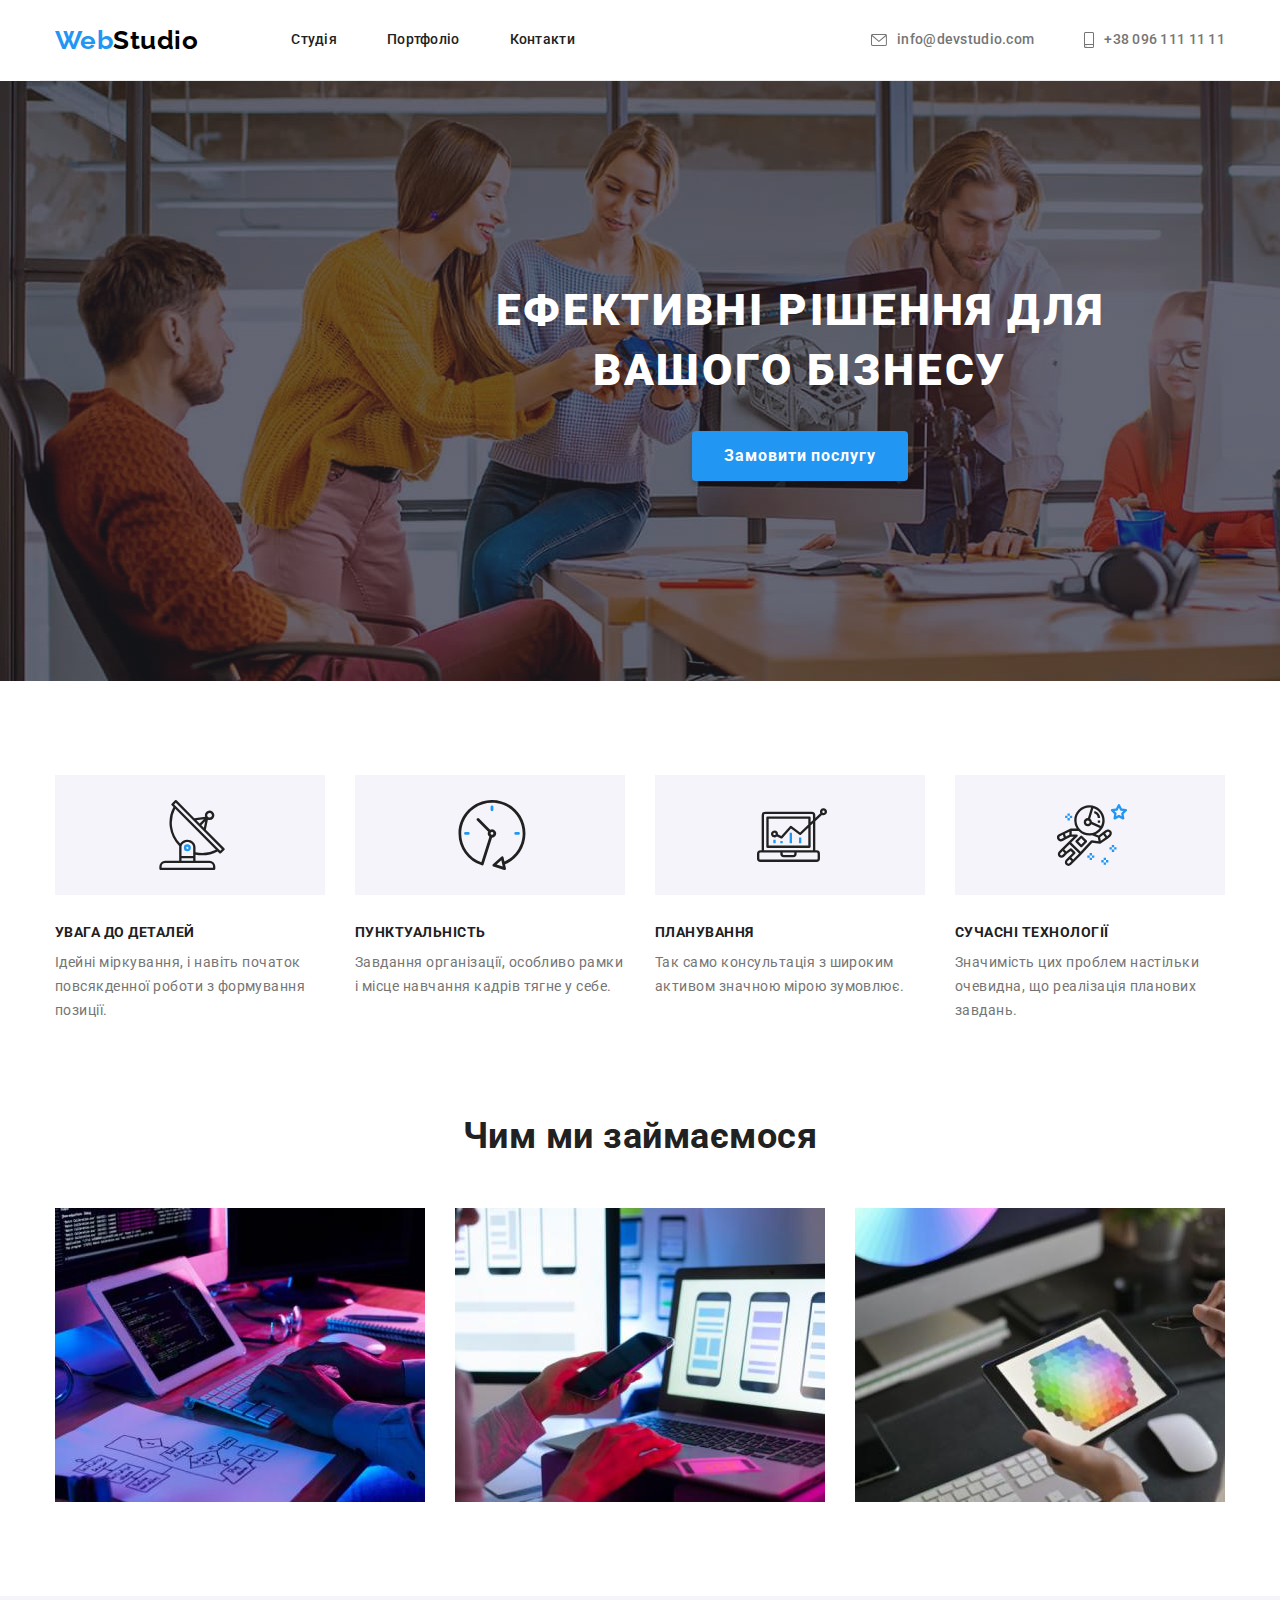
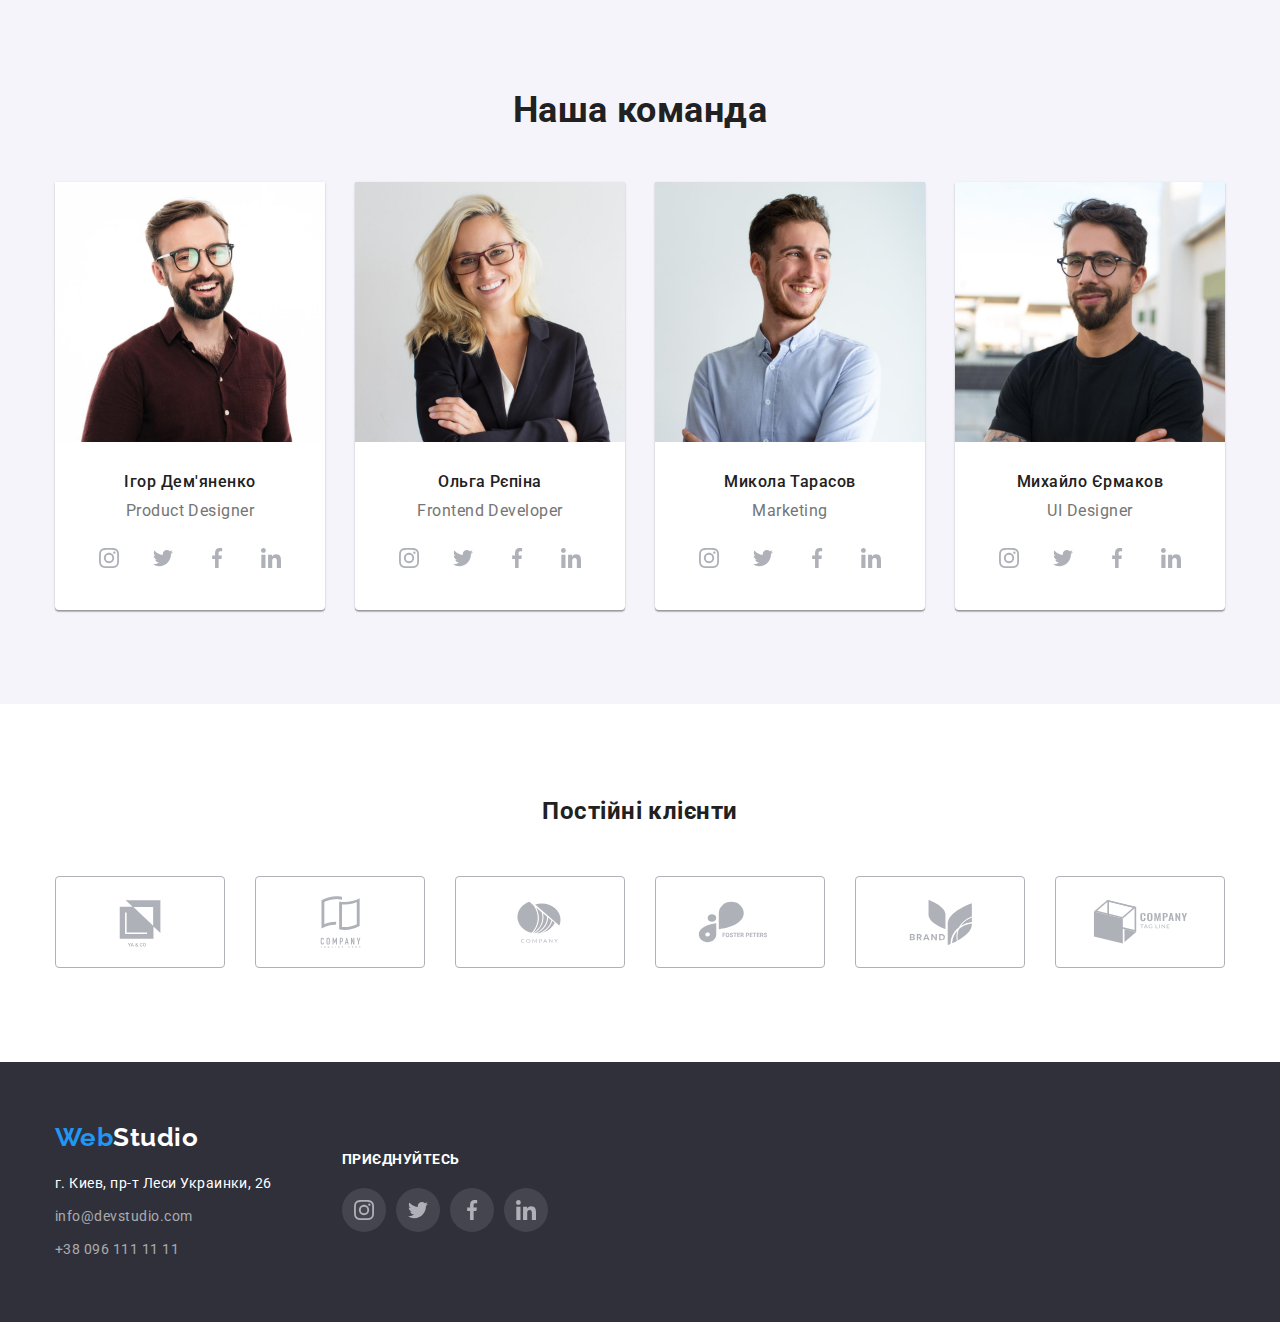
==== index.html @ 3029788e "Add files previos work" ====
<!DOCTYPE html>
<html lang="uk">
  <head>
    <meta charset="UTF-8" />
    <meta http-equiv="X-UA-Compatible" content="IE=edge" />
    <meta name="viewport" content="width=device-width, initial-scale=1.0" />
    <title>Студія</title>
    <link rel="preconnect" href="https://fonts.googleapis.com" />
    <link rel="preconnect" href="https://fonts.gstatic.com" crossorigin />
    <link
      href="https://fonts.googleapis.com/css2?family=Raleway:wght@700&family=Roboto:wght@400;500;700;900&display=swap"
      rel="stylesheet"
    />
    <link
      rel="stylesheet"
      href="https://cdnjs.cloudflare.com/ajax/libs/modern-normalize/1.1.0/modern-normalize.min.css"
    />
    <link rel="stylesheet" href="./css/styles.css" />
  </head>
  <body class="page">
    <header class="page-top">
      <div class="container main-nav">
        <nav class="site-nav">
          <a href="#" class="logo">Web<span class="accent-logo-top">Studio</span></a>
          <ul class="site-nav-list">
            <li class="item">
              <a href="#" class="link-nav">Студія</a>
            </li>
            <li class="item">
              <a href="./portfolio.html" class="link-nav">Портфоліо</a>
            </li>
            <li class="item">
              <a href="#" class="link-nav">Контакти</a>
            </li>
          </ul>
        </nav>
        <ul class="contacts">
          <li class="item">
            <a href="mailto:info@devstudio.com" class="link-contacts">
              <svg class="email-icon">
                <use href="./images/icons.svg#icon-envelope"></use>
              </svg>
              info@devstudio.com
            </a>
          </li>
          <li class="item">
            <a href="tel:+380961111111" class="link-contacts">
              <svg class="tel-icon">
                <use href="./images/icons.svg#icon-smartphone"></use>
              </svg>
              +38 096 111 11 11</a
            >
          </li>
        </ul>
      </div>
    </header>
    <main>
      <section class="hero">
        <div class="overlay">
          <h1 class="hero-title">Ефективні рішення для <br />вашого бізнесу</h1>
          <button type="button" class="hero-button buttons">Замовити послугу</button>
        </div>
      </section>
      <section class="our-preferences section">
        <div class="container">
          <h2 class="visually-hidden">Переваги співробітництва з нами</h2>
          <ul class="preferences-list">
            <li class="item">
              <div class="icon-box">
                <svg class="icon-preferences">
                  <use href="./images/icons.svg#icon-antenna"></use>
                </svg>
              </div>
              <h3 class="preferences-title">УВАГА ДО ДЕТАЛЕЙ</h3>
              <p class="preferences-text">
                Ідейні міркування, і навіть початок повсякденної роботи з формування позиції.
              </p>
            </li>
            <li class="item">
              <div class="icon-box">
                <svg class="icon-preferences">
                  <use href="./images/icons.svg#icon-clock"></use>
                </svg>
              </div>
              <h3 class="preferences-title">ПУНКТУАЛЬНІСТЬ</h3>
              <p class="preferences-text">
                Завдання організації, особливо рамки і місце навчання кадрів тягне у себе.
              </p>
            </li>
            <li class="item">
              <div class="icon-box">
                <svg class="icon-preferences">
                  <use href="./images/icons.svg#icon-diagram"></use>
                </svg>
              </div>
              <h3 class="preferences-title">ПЛАНУВАННЯ</h3>
              <p class="preferences-text">
                Так само консультація з широким активом значною мірою зумовлює.
              </p>
            </li>
            <li class="item">
              <div class="icon-box">
                <svg class="icon-preferences">
                  <use href="./images/icons.svg#icon-astronaut"></use>
                </svg>
              </div>
              <h3 class="preferences-title">СУЧАСНІ ТЕХНОЛОГІЇ</h3>
              <p class="preferences-text">
                Значимість цих проблем настільки очевидна, що реалізація планових завдань.
              </p>
            </li>
          </ul>
        </div>
      </section>
      <section class="our-work section">
        <div class="container">
          <h2 class="our-work-title">Чим ми займаємося</h2>
          <ul class="our-work-list">
            <li class="item">
              <img src="./images/work-on-pc.jpg" alt="Людина працює за комп'ютером" width="370" />
            </li>
            <li class="item">
              <img src="./images/work-on-laptop.jpg" alt="Людина працює за ноутбуком" width="370" />
            </li>
            <li class="item">
              <img src="./images/work-on-tablet.jpg" alt="Людина працює за планшетом" width="370" />
            </li>
          </ul>
        </div>
      </section>
      <section class="our-team section">
        <div class="container">
          <h2 class="our-team-title">Наша команда</h2>
          <ul class="our-team-list">
            <li class="item">
              <img
                class="card-of-members"
                src="./images/img-igor.jpg"
                alt="Ігор Дем'яненко"
                width="270"
              />
              <h3 class="our-team-names">Ігор Дем'яненко</h3>
              <p class="our-team-professions">Product Designer</p>
              <ul class="social-list">
                <li class="item">
                  <a href="" class="social-icon-link">
                    <svg class="social-icon">
                      <use href="./images/icons.svg#icon-instagram"></use>
                    </svg>
                  </a>
                </li>
                <li class="item">
                  <a href="" class="social-icon-link">
                    <svg class="social-icon">
                      <use href="./images/icons.svg#icon-twitter"></use>
                    </svg>
                  </a>
                </li>
                <li class="item">
                  <a href="" class="social-icon-link">
                    <svg class="social-icon">
                      <use href="./images/icons.svg#icon-facebook"></use>
                    </svg>
                  </a>
                </li>
                <li class="item">
                  <a href="" class="social-icon-link">
                    <svg class="social-icon">
                      <use href="./images/icons.svg#icon-linkedin"></use>
                    </svg>
                  </a>
                </li>
              </ul>
            </li>
            <li class="item">
              <img
                class="card-of-members"
                src="./images/img-olga.jpg"
                alt="Ольга Рєпіна"
                width="270"
              />
              <h3 class="our-team-names">Ольга Рєпіна</h3>
              <p class="our-team-professions">Frontend Developer</p>
              <ul class="social-list">
                <li class="item">
                  <a href="" class="social-icon-link">
                    <svg class="social-icon">
                      <use href="./images/icons.svg#icon-instagram"></use>
                    </svg>
                  </a>
                </li>
                <li class="item">
                  <a href="" class="social-icon-link">
                    <svg class="social-icon">
                      <use href="./images/icons.svg#icon-twitter"></use>
                    </svg>
                  </a>
                </li>
                <li class="item">
                  <a href="" class="social-icon-link">
                    <svg class="social-icon">
                      <use href="./images/icons.svg#icon-facebook"></use>
                    </svg>
                  </a>
                </li>
                <li class="item">
                  <a href="" class="social-icon-link">
                    <svg class="social-icon">
                      <use href="./images/icons.svg#icon-linkedin"></use>
                    </svg>
                  </a>
                </li>
              </ul>
            </li>
            <li class="item">
              <img
                class="card-of-members"
                src="./images/img-nik.jpg"
                alt="Микола Тарасов"
                width="270"
              />
              <h3 class="our-team-names">Микола Тарасов</h3>
              <p class="our-team-professions">Marketing</p>
              <ul class="social-list">
                <li class="item">
                  <a href="" class="social-icon-link">
                    <svg class="social-icon">
                      <use href="./images/icons.svg#icon-instagram"></use>
                    </svg>
                  </a>
                </li>
                <li class="item">
                  <a href="" class="social-icon-link">
                    <svg class="social-icon">
                      <use href="./images/icons.svg#icon-twitter"></use>
                    </svg>
                  </a>
                </li>
                <li class="item">
                  <a href="" class="social-icon-link">
                    <svg class="social-icon">
                      <use href="./images/icons.svg#icon-facebook"></use>
                    </svg>
                  </a>
                </li>
                <li class="item">
                  <a href="" class="social-icon-link">
                    <svg class="social-icon">
                      <use href="./images/icons.svg#icon-linkedin"></use>
                    </svg>
                  </a>
                </li>
              </ul>
            </li>
            <li class="item">
              <img
                class="card-of-members"
                src="./images/img-mik.jpg"
                alt="Михайло Єрмаков"
                width="270"
              />
              <h3 class="our-team-names">Михайло Єрмаков</h3>
              <p class="our-team-professions">UI Designer</p>
              <ul class="social-list">
                <li class="item">
                  <a href="" class="social-icon-link">
                    <svg class="social-icon">
                      <use href="./images/icons.svg#icon-instagram"></use>
                    </svg>
                  </a>
                </li>
                <li class="item">
                  <a href="" class="social-icon-link">
                    <svg class="social-icon">
                      <use href="./images/icons.svg#icon-twitter"></use>
                    </svg>
                  </a>
                </li>
                <li class="item">
                  <a href="" class="social-icon-link">
                    <svg class="social-icon">
                      <use href="./images/icons.svg#icon-facebook"></use>
                    </svg>
                  </a>
                </li>
                <li class="item">
                  <a href="" class="social-icon-link">
                    <svg class="social-icon">
                      <use href="./images/icons.svg#icon-linkedin"></use>
                    </svg>
                  </a>
                </li>
              </ul>
            </li>
          </ul>
        </div>
      </section>
      <section class="clients section">
        <div class="container">
          <h2 class="clients-title">Постійні клієнти</h2>
          <ul class="clients-list">
            <li class="item">
              <a href="" class="clients-link">
                <svg class="clients-icon">
                  <use href="./images/icons.svg#icon-client-1"></use>
                </svg>
              </a>
            </li>
            <li class="item">
              <a href="" class="clients-link">
                <svg class="clients-icon">
                  <use href="./images/icons.svg#icon-client-2"></use>
                </svg>
              </a>
            </li>
            <li class="item">
              <a href="" class="clients-link">
                <svg class="clients-icon">
                  <use href="./images/icons.svg#icon-client-3"></use>
                </svg>
              </a>
            </li>
            <li class="item">
              <a href="" class="clients-link">
                <svg class="clients-icon">
                  <use href="./images/icons.svg#icon-client-4"></use>
                </svg>
              </a>
            </li>
            <li class="item">
              <a href="" class="clients-link">
                <svg class="clients-icon">
                  <use href="./images/icons.svg#icon-client-5"></use>
                </svg>
              </a>
            </li>
            <li class="item">
              <a href="" class="clients-link">
                <svg class="clients-icon">
                  <use href="./images/icons.svg#icon-client-6"></use>
                </svg>
              </a>
            </li>
          </ul>
        </div>
      </section>
    </main>
    <footer class="bottom">
      <div class="wrapper container">
        <div class="contacts-box">
          <a href="#" class="bottom-link logo">Web<span class="accent-logo-bottom">Studio</span></a>
          <address class="location">
            <p class="location-text">г. Киев, пр-т Леси Украинки, 26</p>
            <ul class="footer-contacts">
              <li>
                <a href="mailto:info@devstudio.com" class="email down">info@devstudio.com</a>
              </li>
              <li>
                <a href="tel:+380961111111" class="tel down">+38 096 111 11 11</a>
              </li>
            </ul>
          </address>
        </div>
        <div class="social-box">
          <p class="footer-box-text">приєднуйтесь</p>
          <ul class="social-list footer-social-list">
            <li class="item">
              <a href="" class="social-icon-link">
                <svg class="social-icon">
                  <use href="./images/icons.svg#icon-instagram"></use>
                </svg>
              </a>
            </li>
            <li class="item">
              <a href="" class="social-icon-link">
                <svg class="social-icon">
                  <use href="./images/icons.svg#icon-twitter"></use>
                </svg>
              </a>
            </li>
            <li class="item">
              <a href="" class="social-icon-link">
                <svg class="social-icon">
                  <use href="./images/icons.svg#icon-facebook"></use>
                </svg>
              </a>
            </li>
            <li class="item">
              <a href="" class="social-icon-link">
                <svg class="social-icon">
                  <use href="./images/icons.svg#icon-linkedin"></use>
                </svg>
              </a>
            </li>
          </ul>
        </div>
      </div>
    </footer>
  </body>
</html>
---- css/styles.css ----
:root {
    --main-color:#2196F3;
    --main-bg-color:#ffffff;
    --secondary-bg-color:#2F303A;
    --third-bg-color: #F5F4FA;
    --hero-button-bg-color:#188CE8;
    --hero-bg-color:#C4C4C4;
    --icon-bg-color: #AFB1B8;
    --logo-second-color:#000000;
    --main-font-color:#212121;
    --second-font-color:#757575;
    --white-font-color:#ffffff;
    --footer-font-color:rgba(255, 255, 255, 0.6);
    --footer-icon-bg-color:rgba(255, 255, 255, 0.1);

    --card-set-gap: 30px;
}

body {
    font-family: 'Roboto', sans-serif;
    background-color: var(--main-bg-color);
    color: var(--main-font-color);
    letter-spacing: 0.03em;
}

ul {
    list-style: none;
    margin: 0;
    padding: 0;
}

h1, h2, h3, h4, h5, h6, p {
    margin: 0;
    padding: 0;
}

img {
    display: block;
}

a {
    text-decoration: none;
    color: var(--main-font-color);
}

.buttons:hover,
.buttons:focus {
    cursor: pointer;
}

.container {
    width: 1200px;
    padding-left: 15px;
    padding-right: 15px;
    margin-left: auto;
    margin-right: auto;
}

.section {
    padding-top: 94px;
    padding-bottom: 94px;
}
        
            /* header */        

.main-nav {
    display: flex;
    align-items: center;
    border-bottom: 1px solid #ECECEC;
}

.site-nav {
    display: flex;
    align-items: center;
        
}

.logo {
    display: block;

    color: var(--main-color);
    font-family: 'Raleway';
    font-weight: 700;
    font-size: 26px;
    line-height: 1.19;
    
}

.accent-logo-top {
    color: var(--logo-second-color);
}

.site-nav-list {
    display: flex;
    margin-left: 93px;
}

.site-nav-list .item:not(:last-child) {
    margin-right: 50px;
}


.site-nav-list,
.contacts {
    font-weight: 500;
    font-size: 14px;
    line-height: 1.14;
    letter-spacing: 0.02em;
}

.link-nav {
    display: block;
    padding-top: 32px;
    padding-bottom: 32px;
}

.link-nav:hover,
.link-nav:focus,
.link-contacts:hover,
.link-contacts:focus {
    color: var(--main-color);
}

.contacts {
    display: flex;
    margin-left: auto;
    align-items: center;
}

.contacts .item +.item {
    margin-left: 50px;
}

.link-contacts {
    display: flex;
    align-items: center;

    text-decoration: none;
    color: var(--second-font-color);
    padding-top: 32px;
    padding-bottom: 32px;
}

.email-icon {
    margin-right: 10px;
    width: 16px;
    height: 12px;
    fill: var(--second-font-color);
}

.link-contacts:hover .email-icon,
.link-contacts:focus .email-icon,
.link-contacts:hover .tel-icon,
.link-contacts:focus .tel-icon {
    fill: var(--main-color)
}

.tel-icon {
    margin-right: 10px;
    width: 10px;
    height: 16px;
    fill: var(--second-font-color);
}

.visually-hidden {
  position: absolute;
  width: 1px;
  height: 1px;
  margin: -1px;
  border: 0;
  padding: 0;
  
  white-space: nowrap;
  clip-path: inset(100%);
  clip: rect(0 0 0 0);
  overflow: hidden;
}

        /* Studio page */
            /* main */
            /* Hero */

.hero {
    text-align: center;
    padding-bottom: 0px;
    padding-top: 0px;
}

.hero-title {
    margin-bottom: 30px;
    
    color: var(--white-font-color);
    font-weight: 900;
    font-size: 44px;
    line-height: 1.36;
    letter-spacing: 0.06em;
    text-transform: uppercase;
}

.hero-button {
    padding: 10px 32px;
    

    font-family: inherit;
    color: var(--white-font-color);
    font-weight: 700;
    font-size: 16px;
    line-height: 1.88;
    letter-spacing: 0.06em;

    background-color: var(--main-color);
    box-shadow: 0px 4px 4px rgba(0, 0, 0, 0.15);
    border-radius: 4px;
    border: none;
}

.hero-button:hover,
.hero-button:focus {
    background-color: var(--hero-button-bg-color);
}

.overlay {
    padding-top: 200px;
    padding-bottom: 200px;
    width: 1600px;
    height: 600px;
    margin-left: auto;
    margin-right: auto;
    background-image: linear-gradient(rgba(47, 48, 58, 0.4), rgba(47, 48, 58, 0.4)), 
    url(../images/hero-img.jpg);
    background-size: cover;
    background-position: center;
}
        /* our-preferences */

.icon-box {
    width: 270px;
    height: 120px;
    margin-bottom: 30px;
    background-color: var(--third-bg-color);
    padding-top: 25px;
    padding-bottom: 25px;
    padding-left: 102.34px;
    padding-right: 102.34px;
}

.icon-preferences {
    width: 70px;
    height: 70px;
    
}
.preferences-title {
    margin-bottom: 10px;

    font-weight: 700;
    font-size: 14px;
    line-height: 1.14;
    text-transform: uppercase;
}

.preferences-text {
    color: var(--second-font-color);
    font-size: 14px;
    line-height: 1.7;
}

.preferences-list {
    display: flex;
    margin-left: calc(-1 * var(--card-set-gap));
    margin-top: calc(-1 * var(--card-set-gap));
}

.preferences-list > .item {
    flex-basis: calc(100% / 3 - var(--card-set-gap));
    margin-left: var(--card-set-gap);
    margin-top: var(--card-set-gap);
}

        /* our-work */

.our-work {
    padding-top: 0;
}

.our-work-title,
.our-team-title {
    margin-bottom: 50px;

    font-weight: 700;
    font-size: 36px;
    line-height: 1.16;
    text-align: center;
}

.our-work-list {
    display: flex;
    margin-left: calc(-1 * var(--card-set-gap));
    margin-top: calc(-1 * var(--card-set-gap));
}

.our-work-list > .item {
    flex-basis: calc(100% / 4 - var(--card-set-gap));
    margin-left: var(--card-set-gap);
    margin-top: var(--card-set-gap);
}

        /* our-team */

.our-team {
    background-color: var(--third-bg-color);
}

.our-team-list {
    display: flex;
    margin-left: calc(-1 * var(--card-set-gap));
    margin-top: calc(-1 * var(--card-set-gap));
}

.our-team-list > .item {
    flex-basis: calc(100% / 4 - var(--card-set-gap));
    margin-left: var(--card-set-gap);
    margin-top: var(--card-set-gap);
    padding-bottom: 30px;

    box-shadow: 0px 1px 3px rgba(0, 0, 0, 0.12), 0px 1px 1px rgba(0, 0, 0, 0.14), 0px 2px 1px rgba(0, 0, 0, 0.2);
    border-radius: 0px 0px 4px 4px;
    background-color: var(--main-bg-color);

    text-align: center;
}

.our-team-names {
    font-weight: 500;
    font-size: 16px;
    line-height: 1.19;
}

.our-team-professions {
    margin-bottom: 16px;
    color: var(--second-font-color);
    font-size: 16px;
    line-height: 1.19;
}

.card-of-members {
    margin-bottom: 30px;
}

.our-team-names {
    margin-bottom: 10px;
}


.social-list {
    display: flex;
    justify-content: center;
    gap: 10px;
}

.social-icon-link {
    display: flex;
    align-items: center;

    width: 44px;
    height: 44px;
    padding: 12px;
    border-radius: 50%;
}

.social-icon-link:hover,
.social-icon-link:focus {
    background-color: var(--main-color);
}

.social-icon {
    width: 20px;
    height: 20px;
    fill:var(--icon-bg-color)

}

.social-icon-link:hover .social-icon,
.social-icon-link:focus .social-icon {
    fill:var(--main-bg-color)
}

        /* clients */

.clients-title {
    margin-bottom: 50px;
    text-align: center;
}

.clients-list {
    display:flex;
    margin-left: calc(-1 * var(--card-set-gap));
    margin-top: calc(-1 * var(--card-set-gap));
}

.clients-list > .item {
    flex-basis: calc(100% / 6 - var(--card-set-gap));
    margin-left: var(--card-set-gap);
    margin-top: var(--card-set-gap);

    width: 170px;
    height: 92px;
    border: 1px solid var(--icon-bg-color);
    border-radius: 4px;
}

.clients-link {
    display: block;
    padding-left: 32px;
    padding-right: 32px;
    padding-top: 16px;
    padding-bottom: 16px;
}

.clients-list > .item:hover,
.clients-list > .item:focus {
     border: 1px solid var(--main-color);
}

.clients-icon {
    width: 106px;
    height: 60px;
    fill: var(--icon-bg-color)
}

.clients-list > .item:hover .clients-icon,
.clients-list > .item:focus .clients-icon {
     fill:var(--main-color)
}

        /* Portfolio page */
            /* main */
            /* filter */

.filter {
    display: flex;
    margin-bottom: 50px;
    justify-content: center;
}

.filter > .item:not(:last-child) {
    margin-right: 8px;
}

.filter-button {
    padding: 6px 25px;

    font-family: inherit;
    font-weight: 500;
    font-size: 16px;
    line-height: 1.62;
    border-radius: 4px;
    border: transparent
}

.filter-button:hover,
.filter-button:focus {
    color: var(--white-font-color);
    background-color: var(--main-color);
    box-shadow: 0px 3px 1px rgba(0, 0, 0, 0.1), 0px 1px 2px rgba(0, 0, 0, 0.08), 0px 2px 2px rgba(0, 0, 0, 0.12);    
}

        /* our-project */

.our-project {
    display: flex;
    flex-wrap: wrap;
    margin-left: calc(-1 * var(--card-set-gap));
    margin-top: calc(-1 * var(--card-set-gap));
}

.our-project > .item {
    flex-basis: calc(100% / 3 - var(--card-set-gap));
    margin-left: var(--card-set-gap);
    margin-top: var(--card-set-gap);
}

.our-project > .item:hover,
.our-project > .item:focus {
   box-shadow: 0px 1px 1px rgba(0, 0, 0, 0.12), 0px 4px 4px rgba(0, 0, 0, 0.06), 1px 4px 6px rgba(0, 0, 0, 0.16);
}

.case-title-block {
    padding: 20px 24px;

    border: 1px solid #EEEEEE;
}

.case-title {
    font-weight: 700;
    font-size: 18px;
    line-height: 2;
    letter-spacing: 0.06em;
}

.case-text {
    font-size: 16px;
    line-height: 1.9;
}

            /* Footer */

.bottom {
    color: var(--white-font-color);
    background-color: var(--secondary-bg-color);
    font-size: 14px;
    line-height: 1.7;
    padding-top: 60px;
    padding-bottom: 60px;
}

.wrapper {
    display: flex;
    align-items: center;
}

.contacts-box {
    margin-right: 70px;
}

.accent-logo-bottom {
    color: var(--white-font-color);
}

.bottom-link {
   margin-bottom: 20px;
}

.location {
    font-style: normal;
}

.location-text {
    margin-bottom: 9px;
}

.down {
    color: var(--footer-font-color);
}

.down:hover,
.down:focus {
    color: var(--main-color);
}

.email {
    display: block;
    margin-bottom: 9px;
}

.footer-box-text {
    margin-bottom: 20px;

    font-weight: 700;
    font-size: 14px;
    line-height: 1.14;
    text-transform: uppercase;
}

.social-icon-link {
    background-color: var(--footer-icon-bg-color);
}
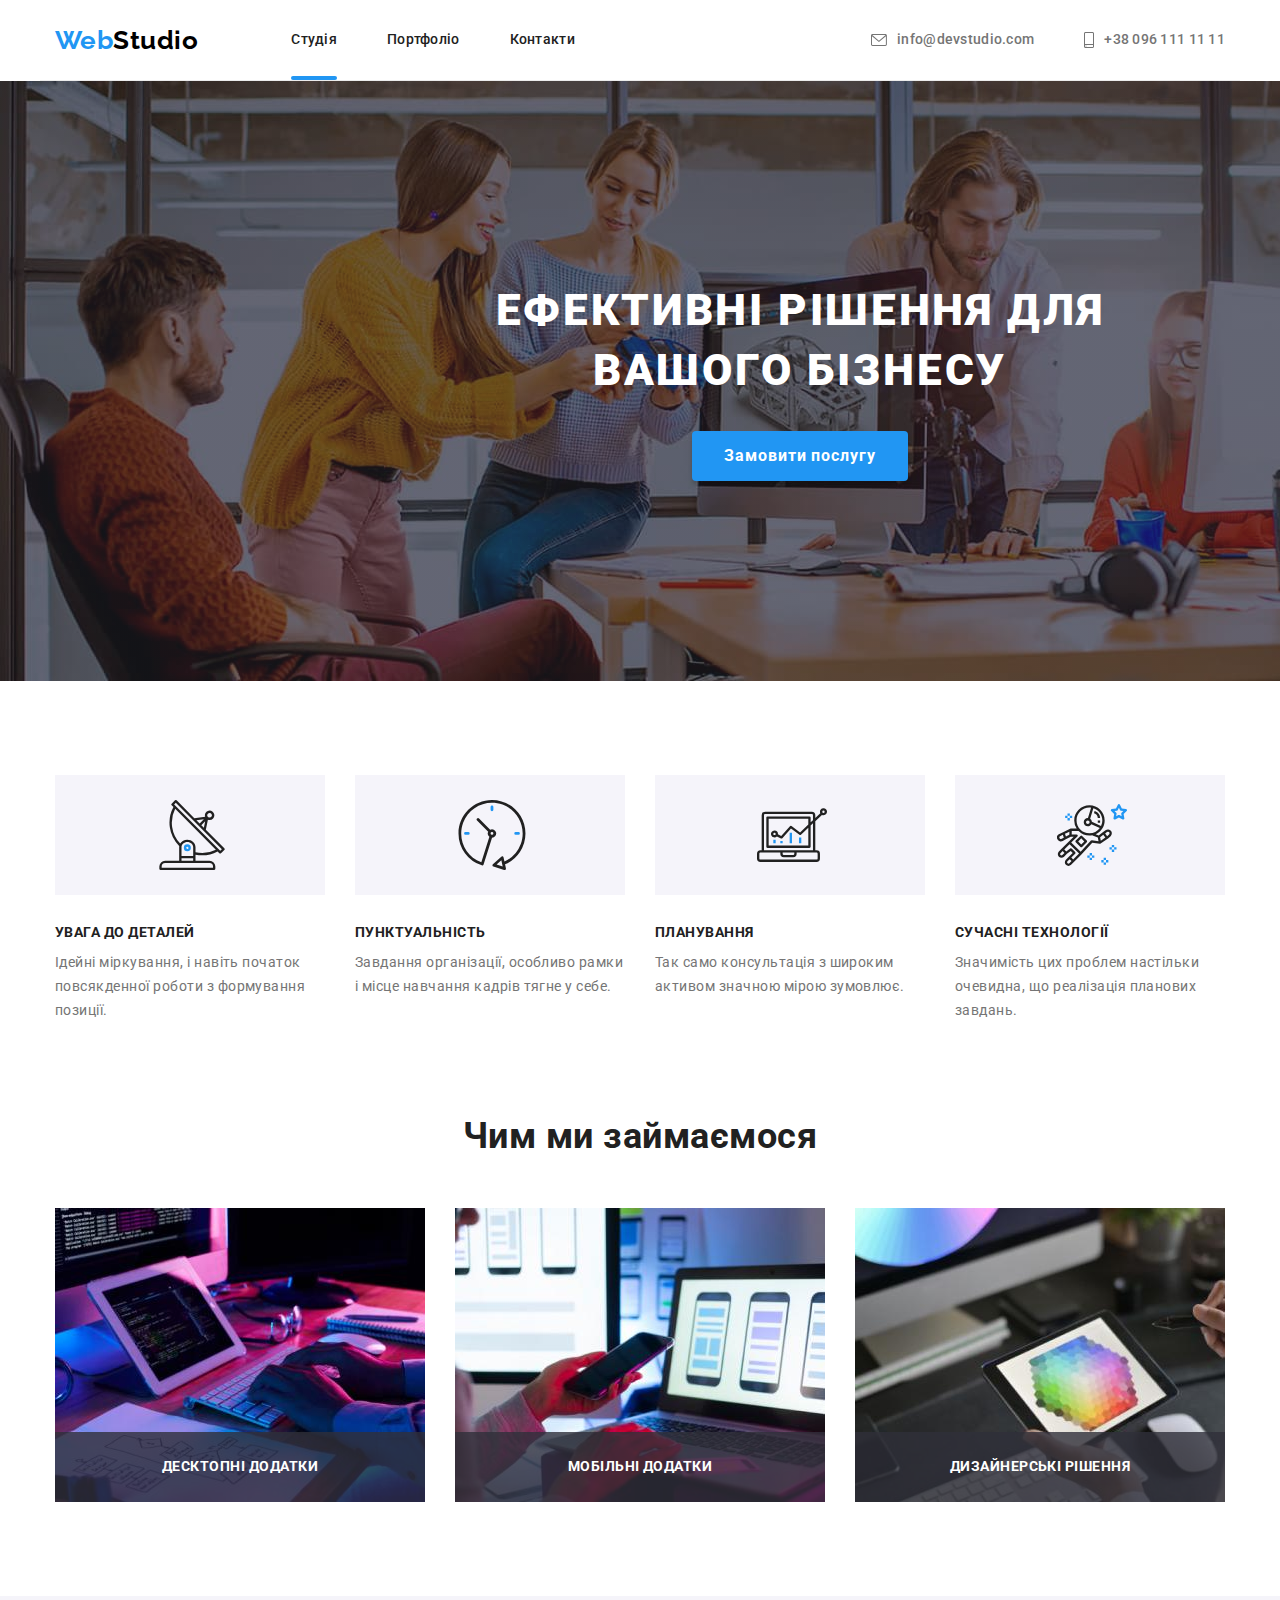
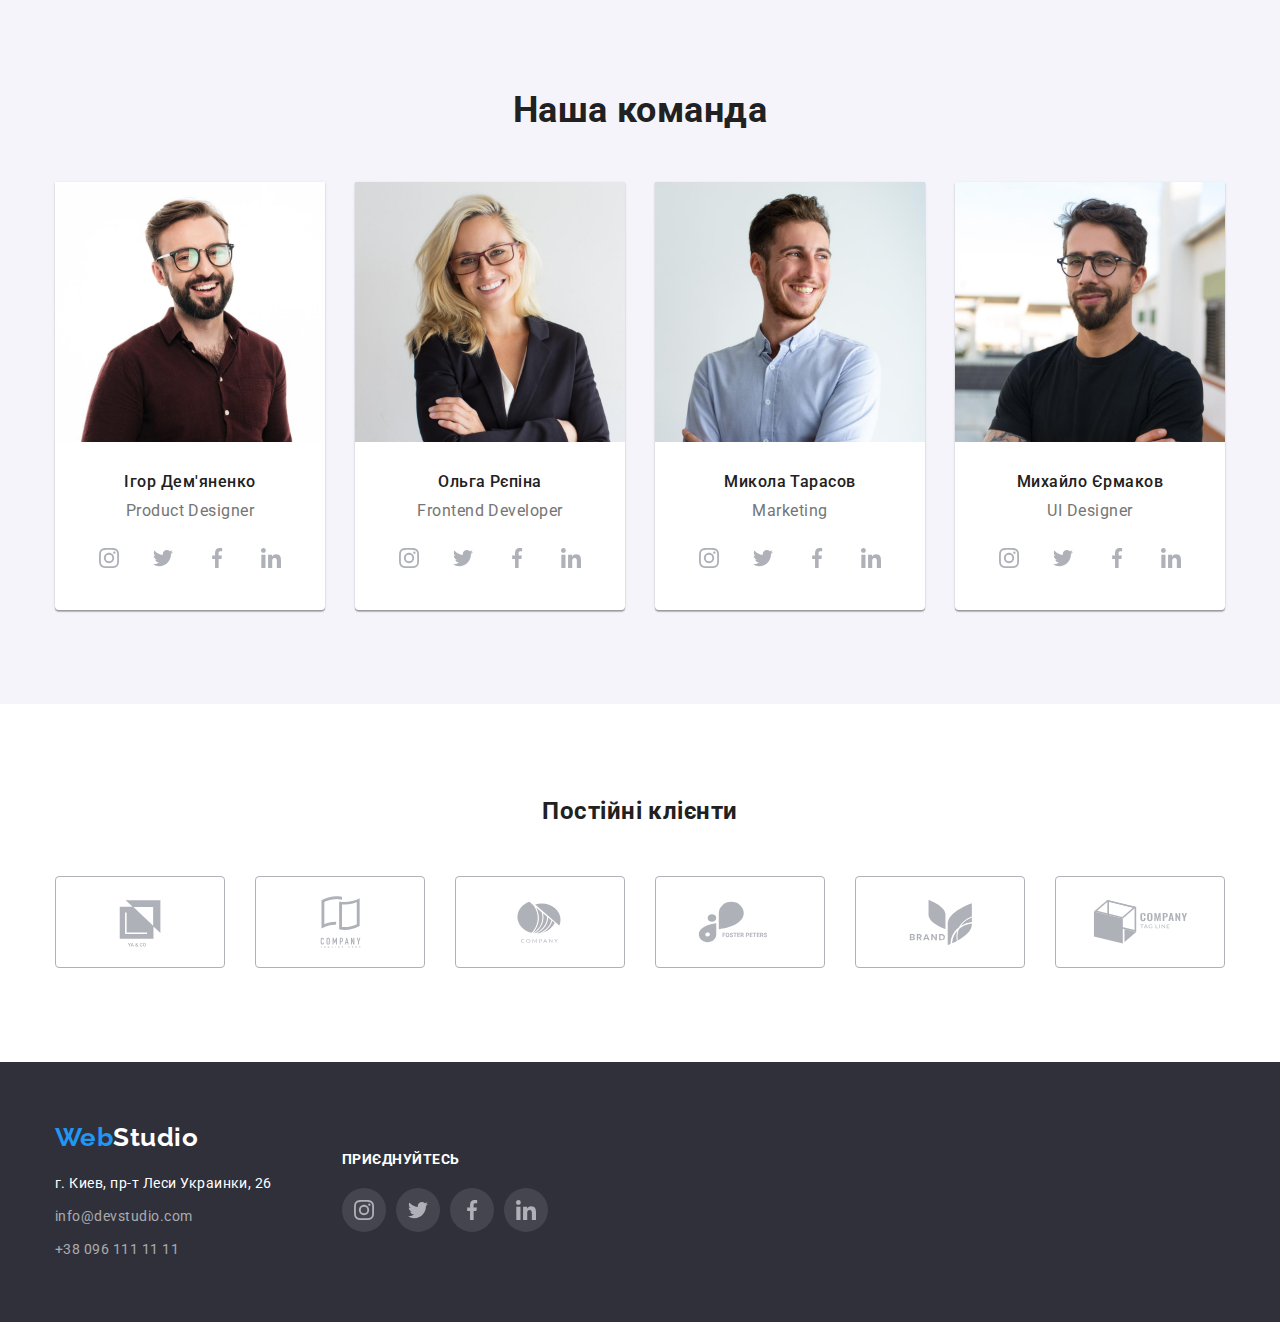
==== commit 536d5d79: "Add fis part animation (to item C4 task)" ====
--- a/index.html
+++ b/index.html
@@ -24,7 +24,7 @@
           <a href="#" class="logo">Web<span class="accent-logo-top">Studio</span></a>
           <ul class="site-nav-list">
             <li class="item">
-              <a href="#" class="link-nav">Студія</a>
+              <a href="#" class="link-nav underline">Студія</a>
             </li>
             <li class="item">
               <a href="./portfolio.html" class="link-nav">Портфоліо</a>
@@ -118,12 +118,21 @@
           <ul class="our-work-list">
             <li class="item">
               <img src="./images/work-on-pc.jpg" alt="Людина працює за комп'ютером" width="370" />
+              <div class="lable">
+                <p class="lable-text">Десктопні додатки</p>
+              </div>
             </li>
             <li class="item">
               <img src="./images/work-on-laptop.jpg" alt="Людина працює за ноутбуком" width="370" />
+              <div class="lable">
+                <p class="lable-text">Мобільні додатки</p>
+              </div>
             </li>
             <li class="item">
               <img src="./images/work-on-tablet.jpg" alt="Людина працює за планшетом" width="370" />
+              <div class="lable">
+                <p class="lable-text">Дизайнерські рішення</p>
+              </div>
             </li>
           </ul>
         </div>
--- a/css/styles.css
+++ b/css/styles.css
@@ -14,6 +14,8 @@
     --footer-icon-bg-color:rgba(255, 255, 255, 0.1);
 
     --card-set-gap: 30px;
+
+    --timing-function: cubic-bezier(0.4, 0, 0.2, 1);
 }
 
 body {
@@ -59,107 +61,6 @@
 .section {
     padding-top: 94px;
     padding-bottom: 94px;
-}
-        
-            /* header */        
-
-.main-nav {
-    display: flex;
-    align-items: center;
-    border-bottom: 1px solid #ECECEC;
-}
-
-.site-nav {
-    display: flex;
-    align-items: center;
-        
-}
-
-.logo {
-    display: block;
-
-    color: var(--main-color);
-    font-family: 'Raleway';
-    font-weight: 700;
-    font-size: 26px;
-    line-height: 1.19;
-    
-}
-
-.accent-logo-top {
-    color: var(--logo-second-color);
-}
-
-.site-nav-list {
-    display: flex;
-    margin-left: 93px;
-}
-
-.site-nav-list .item:not(:last-child) {
-    margin-right: 50px;
-}
-
-
-.site-nav-list,
-.contacts {
-    font-weight: 500;
-    font-size: 14px;
-    line-height: 1.14;
-    letter-spacing: 0.02em;
-}
-
-.link-nav {
-    display: block;
-    padding-top: 32px;
-    padding-bottom: 32px;
-}
-
-.link-nav:hover,
-.link-nav:focus,
-.link-contacts:hover,
-.link-contacts:focus {
-    color: var(--main-color);
-}
-
-.contacts {
-    display: flex;
-    margin-left: auto;
-    align-items: center;
-}
-
-.contacts .item +.item {
-    margin-left: 50px;
-}
-
-.link-contacts {
-    display: flex;
-    align-items: center;
-
-    text-decoration: none;
-    color: var(--second-font-color);
-    padding-top: 32px;
-    padding-bottom: 32px;
-}
-
-.email-icon {
-    margin-right: 10px;
-    width: 16px;
-    height: 12px;
-    fill: var(--second-font-color);
-}
-
-.link-contacts:hover .email-icon,
-.link-contacts:focus .email-icon,
-.link-contacts:hover .tel-icon,
-.link-contacts:focus .tel-icon {
-    fill: var(--main-color)
-}
-
-.tel-icon {
-    margin-right: 10px;
-    width: 10px;
-    height: 16px;
-    fill: var(--second-font-color);
 }
 
 .visually-hidden {
@@ -175,7 +76,133 @@
   clip: rect(0 0 0 0);
   overflow: hidden;
 }
-
+        
+            /* header */        
+
+.main-nav {
+    display: flex;
+    align-items: center;
+    border-bottom: 1px solid #ECECEC;
+}
+
+.site-nav {
+    display: flex;
+    align-items: center;
+        
+}
+
+.logo {
+    display: block;
+
+    color: var(--main-color);
+    font-family: 'Raleway';
+    font-weight: 700;
+    font-size: 26px;
+    line-height: 1.19;
+    
+}
+
+.accent-logo-top {
+    color: var(--logo-second-color);
+}
+
+.site-nav-list {
+    display: flex;
+    margin-left: 93px;
+}
+
+.site-nav-list .item:not(:last-child) {
+    margin-right: 50px;
+}
+
+
+.site-nav-list,
+.contacts {
+    font-weight: 500;
+    font-size: 14px;
+    line-height: 1.14;
+    letter-spacing: 0.02em;
+}
+
+.link-nav {
+    display: block;
+    padding-top: 32px;
+    padding-bottom: 32px;
+
+    transition: color 250ms var(--timing-function);
+}
+
+.link-nav:hover,
+.link-nav:focus,
+.link-contacts:hover,
+.link-contacts:focus {
+    color: var(--main-color);
+}
+
+.contacts {
+    display: flex;
+    margin-left: auto;
+    align-items: center;
+}
+
+.contacts .item +.item {
+    margin-left: 50px;
+}
+
+.link-contacts {
+    display: flex;
+    align-items: center;
+
+    text-decoration: none;
+    color: var(--second-font-color);
+    padding-top: 32px;
+    padding-bottom: 32px;
+
+    transition: color 250ms var(--timing-function);
+}
+
+.email-icon {
+    margin-right: 10px;
+    width: 16px;
+    height: 12px;
+    fill: var(--second-font-color);
+}
+
+.link-contacts:hover .email-icon,
+.link-contacts:focus .email-icon,
+.link-contacts:hover .tel-icon,
+.link-contacts:focus .tel-icon {
+    fill: var(--main-color)
+}
+
+.tel-icon {
+    margin-right: 10px;
+    width: 10px;
+    height: 16px;
+    fill: var(--second-font-color);
+}
+
+.underline {
+    position: relative;
+}
+
+.underline::after {
+    content: "";
+    
+    position: absolute;
+    left: 0;
+    bottom: 0;
+
+    display: block;
+    width: 100%;
+    height: 4px;
+    background-color: var(--main-color);
+    border: transparent;
+    border-radius: 2px;
+
+
+
+}
         /* Studio page */
             /* main */
             /* Hero */
@@ -212,6 +239,8 @@
     box-shadow: 0px 4px 4px rgba(0, 0, 0, 0.15);
     border-radius: 4px;
     border: none;
+
+    transition: background-color 250ms var(--timing-function);
 }
 
 .hero-button:hover,
@@ -299,11 +328,34 @@
 }
 
 .our-work-list > .item {
+    position: relative;
+
     flex-basis: calc(100% / 4 - var(--card-set-gap));
     margin-left: var(--card-set-gap);
     margin-top: var(--card-set-gap);
 }
 
+.lable {
+    position:absolute;
+    bottom: 0;
+
+    display: block;
+    width: 100%;
+
+    font-weight: 700;
+    font-size: 14px;
+    line-height: 1.14;
+    text-align: center;
+    text-transform: uppercase;
+
+    color: var(--white-font-color);
+    background-color: rgba(47, 48, 58, 0.8);;
+}
+
+.lable-text {
+    padding-top: 27px;
+    padding-bottom: 27px;
+}
         /* our-team */
 
 .our-team {
@@ -365,6 +417,8 @@
     height: 44px;
     padding: 12px;
     border-radius: 50%;
+
+    transition: background-color 250ms var(--timing-function);
 }
 
 .social-icon-link:hover,
@@ -375,7 +429,9 @@
 .social-icon {
     width: 20px;
     height: 20px;
-    fill:var(--icon-bg-color)
+    fill:var(--icon-bg-color);
+
+    transition: fill 250ms var(--timing-function);
 
 }
 
@@ -406,6 +462,8 @@
     height: 92px;
     border: 1px solid var(--icon-bg-color);
     border-radius: 4px;
+
+    transition: border 250ms var(--timing-function);
 }
 
 .clients-link {
@@ -424,7 +482,9 @@
 .clients-icon {
     width: 106px;
     height: 60px;
-    fill: var(--icon-bg-color)
+    fill: var(--icon-bg-color);
+
+    transition: fill 250ms var(--timing-function);
 }
 
 .clients-list > .item:hover .clients-icon,
@@ -454,7 +514,9 @@
     font-size: 16px;
     line-height: 1.62;
     border-radius: 4px;
-    border: transparent
+    border: transparent;
+
+    transition: color 250ms var(--timing-function), background-color 250ms var(--timing-function), box-shadow 250ms var(--timing-function); 
 }
 
 .filter-button:hover,
@@ -477,6 +539,8 @@
     flex-basis: calc(100% / 3 - var(--card-set-gap));
     margin-left: var(--card-set-gap);
     margin-top: var(--card-set-gap);
+
+    transition: box-shadow 250ms var(--timing-function);
 }
 
 .our-project > .item:hover,
@@ -540,6 +604,8 @@
 
 .down {
     color: var(--footer-font-color);
+
+    transition: color 250ms var(--timing-function);
 }
 
 .down:hover,
